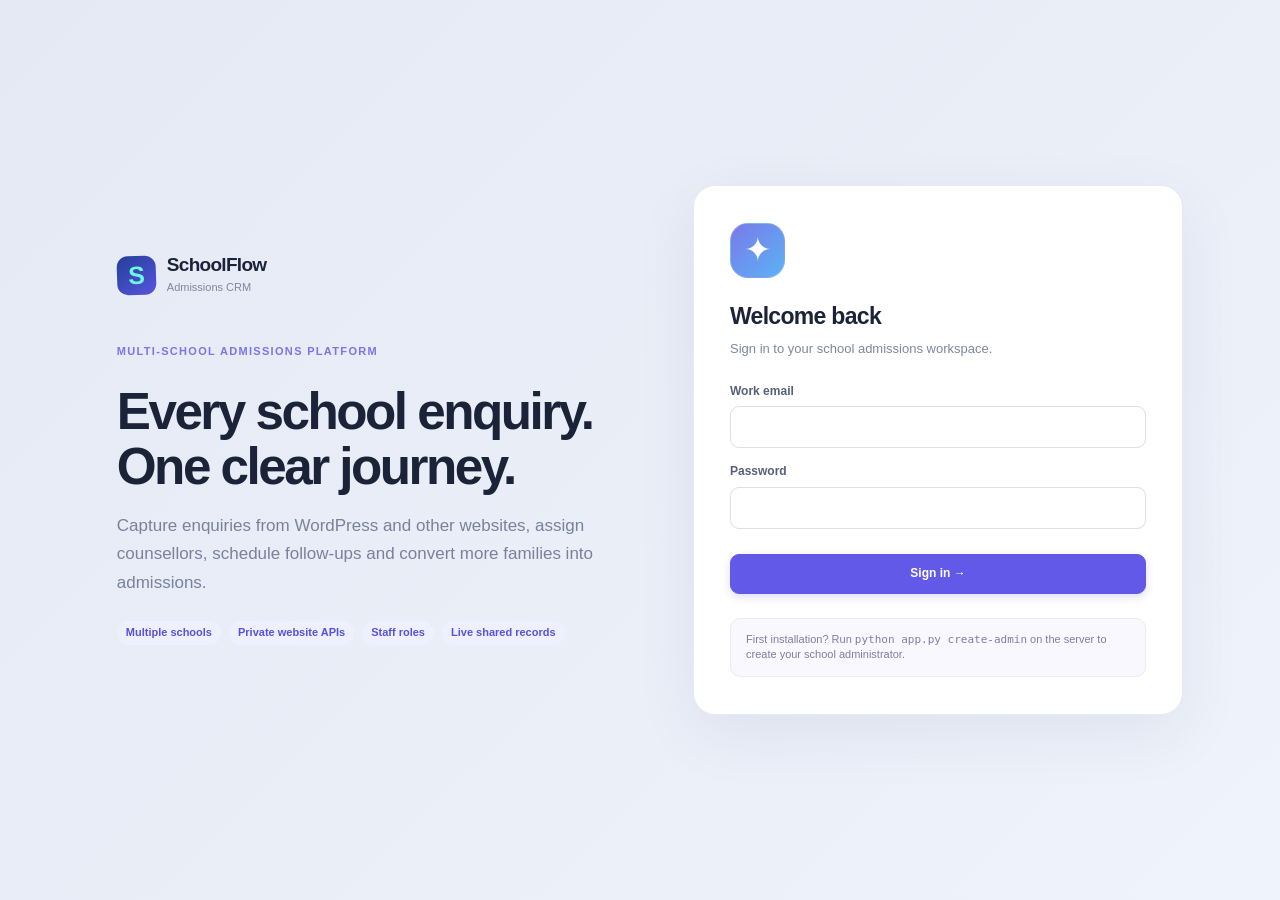
==== public_html/static/index.html @ 4311b187 "refactor: Cloudways PHP-only CRM with locked JSON storage (no DB)" ====
<!doctype html>
<html lang="en"><head><meta charset="utf-8"><meta name="viewport" content="width=device-width, initial-scale=1"><meta name="theme-color" content="#6255e9"><title>SchoolFlow — School Enquiry CRM</title><link rel="stylesheet" href="/static/style.css"></head><body><div id="root"></div><script defer src="/static/app.js"></script></body></html>
---- static/style.css ----
:root{--ink:#1b2338;--muted:#7e879e;--line:#e9ebf3;--soft:#f7f8fc;--violet:#6255e9;--violet-soft:#e9eaff;--blue:#40a7f5;--green:#149b63;--orange:#ec9b39;--red:#dd526d;--shadow:0 19px 65px rgba(35,43,93,.07)}
*{box-sizing:border-box}body{margin:0;background:#e4e9f4;color:var(--ink);font:14px/1.45 Inter,ui-sans-serif,-apple-system,BlinkMacSystemFont,"Segoe UI",sans-serif}button,input,select,textarea{font:inherit}button{cursor:pointer}button:disabled{opacity:.5;cursor:default}a{color:var(--violet)}.app{max-width:1620px;min-height:calc(100vh - 44px);margin:22px auto;background:white;border:1px solid #e6e8f1;border-radius:15px;overflow:hidden;display:grid;grid-template-columns:244px minmax(0,1fr);box-shadow:var(--shadow)}.sidebar{border-right:1px solid var(--line);padding:26px 15px 18px;display:flex;flex-direction:column;gap:24px;background:#fff}.logo{display:flex;align-items:center;gap:11px;padding:0 10px}.logomark{width:39px;height:39px;border-radius:11px;background:linear-gradient(145deg,#243f99,#5854dd);display:grid;place-items:center;font-size:25px;font-weight:850;color:#6cf8e2;transform:rotate(-2deg)}.logo strong{display:block;font-size:19px;letter-spacing:-.7px;line-height:1.1}.logo small{font-size:11px;color:var(--muted)}.school-select{padding:10px 9px;border:1px solid var(--line);border-radius:11px;margin:0 3px;background:#fafbff}.school-select label{display:block;color:var(--muted);font-size:10px;letter-spacing:.12em;font-weight:800;margin-bottom:5px}.school-select select{width:100%;border:0;outline:none;background:transparent;font-weight:700;color:#303652;font-size:12px}.nav{display:grid;gap:4px}.nav-section{color:#a0a8b6;font-size:10px;letter-spacing:.12em;padding:0 15px;margin:8px 0 6px;font-weight:800}.nav button{appearance:none;border:0;background:transparent;width:100%;display:flex;align-items:center;gap:12px;padding:11px 13px;text-align:left;border-radius:9px;color:#495166;font-weight:600}.nav button svg{width:18px;height:18px;stroke-width:1.9}.nav button.active{color:#5144da;background:#e8eafe}.nav button:hover:not(.active){background:#f6f7fc}.nav button em{margin-left:auto;font-style:normal;font-size:11px;background:#f0f1f7;padding:2px 7px;border-radius:20px}.nav button.active em{background:#d2d4ff}.sidebar-bottom{margin-top:auto}.sync-note{padding:12px 10px;margin:0 2px 14px;border-radius:11px;background:#f4f7ff;font-size:11px;color:#737d96;line-height:1.55}.sync-note b{color:#45517c}.profile{padding:13px 8px 1px;border-top:1px solid var(--line);display:flex;align-items:center;gap:9px}.avatar{width:33px;height:33px;flex:none;border-radius:50%;background:linear-gradient(135deg,#b6bcff,#7c71ef);color:#fff;display:grid;place-items:center;font-size:11px;font-weight:800}.profile strong{font-size:12px;display:block}.profile span{font-size:10px;color:var(--muted)}.main{min-width:0;background:#fff}.topbar{min-height:75px;display:flex;align-items:center;gap:17px;justify-content:space-between;padding:16px 29px;border-bottom:1px solid var(--line)}.breadcrumbs{font-size:12px;color:#9aa1b1}.breadcrumbs b{font-size:17px;color:#252c3d;letter-spacing:-.45px}.top-actions{display:flex;align-items:center;gap:10px}.role-select{background:#f8f9fd;border:1px solid var(--line);border-radius:9px;padding:9px 11px;font-size:12px;max-width:190px;color:#3d4560}.demo-pill{font-size:11px;color:#7469a6;background:#f0edff;border-radius:40px;padding:7px 11px;white-space:nowrap}.icon-btn{border:1px solid var(--line);background:#fff;color:#5d657b;border-radius:9px;width:34px;height:34px;display:grid;place-items:center;font-size:17px}.content{padding:27px 30px 35px;max-width:1480px;margin:auto}.eyebrow{font-size:11px;font-weight:800;text-transform:uppercase;letter-spacing:.12em;color:#7b75e9}.hero{background:linear-gradient(110deg,#8d98f1 0%,#6c8eef 46%,#43b5f6 100%);border-radius:13px;color:white;padding:24px 27px;display:flex;align-items:center;justify-content:space-between;gap:20px;min-height:128px;position:relative;overflow:hidden}.hero:after{content:"";position:absolute;width:240px;height:240px;border:1px solid #fff3;right:100px;top:-170px;border-radius:50%;box-shadow:0 0 0 50px #ffffff09,0 0 0 100px #ffffff08;pointer-events:none}.hero-copy{position:relative;z-index:1;display:flex;align-items:center;gap:17px}.hero-icon{background:#ffffff33;border:1px solid #ffffff2b;border-radius:18px;width:70px;height:70px;display:grid;place-items:center;font-size:33px}.hero h1{font-size:25px;margin:0 0 4px;letter-spacing:-.65px;line-height:1.15}.hero p{color:#f1f5ff;font-size:13px;margin:0}.hero-actions{display:flex;gap:8px;position:relative;z-index:1}.btn{border:1px solid #d9dce8;background:white;border-radius:9px;padding:10px 14px;color:#313c58;display:inline-flex;align-items:center;justify-content:center;gap:8px;font-weight:700;font-size:12px;white-space:nowrap;min-height:38px}.btn:hover{filter:brightness(.98)}.btn.primary{background:#6359e8;border-color:#6359e8;color:white;box-shadow:0 3px 8px #5a55ba32}.hero .btn.primary{background:#6157e8;border-color:#6157e8}.hero .btn.ghost{background:#ffffff25;color:white;border-color:#ffffff55}.btn.small{padding:7px 11px;min-height:32px;font-size:11px}.btn.danger{color:#c94057}.section-head{display:flex;align-items:center;justify-content:space-between;gap:10px;margin:25px 0 15px}.section-head h2{font-size:18px;letter-spacing:-.5px;margin:0}.section-head p{margin:3px 0 0;color:var(--muted);font-size:12px}.stats{display:grid;grid-template-columns:repeat(4,minmax(0,1fr));gap:14px;margin-top:19px}.stat{background:#fff;border:1px solid var(--line);border-radius:12px;padding:17px 17px 15px;min-width:0;box-shadow:0 3px 10px #252d5908}.stat-top{display:flex;align-items:center;justify-content:space-between}.stat-top span{font-size:12px;color:#747d91;font-weight:600}.stat-ico{width:31px;height:31px;border-radius:9px;display:grid;place-items:center;font-size:16px;background:#eeeaff;color:#6553ea}.stat-ico.green{background:#dff7ef;color:#19a472}.stat-ico.orange{background:#fff2df;color:#e99d34}.stat-ico.blue{background:#e1f3ff;color:#2f9deb}.stat b{font-size:27px;letter-spacing:-1px;display:block;margin-top:12px;line-height:1.1}.stat small{font-size:11px;color:#9ba2b2;margin-top:6px;display:block}.stat small strong{color:var(--green)}.workspace-grid{display:grid;grid-template-columns:minmax(0,1fr) 286px;gap:18px}.panel{background:#fff;border:1px solid var(--line);border-radius:12px;min-width:0;overflow:hidden}.panel-head{display:flex;align-items:center;justify-content:space-between;padding:19px 19px 0;gap:10px}.panel-head h3{margin:0;font-size:15px;letter-spacing:-.25px}.panel-head p{margin:4px 0 0;color:#9299aa;font-size:11px}.subtle-btn{border:0;color:#5c51e3;font-size:11px;background:transparent;font-weight:800;padding:6px}.source-list{padding:9px 17px 18px}.source-row{display:flex;align-items:center;gap:10px;margin:16px 0}.source-row .source-icon{width:34px;height:34px;border-radius:9px;display:grid;place-items:center;background:#eaf1ff;color:#527aef;font-weight:800}.source-row .source-name{flex:1;min-width:0}.source-row .source-name strong{font-size:11px;display:block;overflow:hidden;text-overflow:ellipsis;white-space:nowrap}.source-row .source-name small{font-size:10px;color:#a4acb8}.source-row b{font-size:13px}.progress{height:5px;background:#f1f1f7;border-radius:4px;margin-top:5px;overflow:hidden}.progress>span{display:block;height:100%;border-radius:4px;background:var(--violet)}.filters{display:flex;align-items:center;gap:9px;flex-wrap:wrap;margin-bottom:13px}.search{border:1px solid #dfe2ec;display:flex;align-items:center;gap:8px;color:#9da4b2;padding:0 11px;border-radius:9px;min-width:210px;flex:1;max-width:370px;height:39px}.search input{border:0;outline:0;width:100%;min-width:0;color:#262e44;font-size:12px}.search input::placeholder{color:#afb6c4}.filter-select{border:1px solid #dfe2ec;border-radius:9px;background:#fff;padding:10px;font-size:11px;color:#535d77;height:39px;max-width:155px}.table-scroll{width:100%;overflow:auto}.lead-table{width:100%;border-collapse:collapse;text-align:left;white-space:nowrap;font-size:12px}.lead-table th{background:#f7f8fb;color:#737b91;font-size:11px;font-weight:700;padding:12px 14px;border-bottom:1px solid #ebedf4}.lead-table td{padding:13px 14px;border-bottom:1px solid #eff0f5;color:#596377}.lead-table tr:last-child td{border-bottom:0}.lead-table tr:hover td{background:#fbfbff}.lead-person{display:flex;align-items:center;gap:9px;min-width:180px}.lead-person .avatar{width:34px;height:34px;background:#e0e7ef;border:1px solid #cfd7e0;color:#879bb2;font-size:11px}.lead-person strong{font-weight:750;font-size:12px;color:#252b3d;display:block}.lead-person small{display:block;font-size:10px;color:#969eae}.status{font-size:10px;font-weight:800;display:inline-flex;align-items:center;gap:5px;background:#f1f1ff;border-radius:40px;padding:5px 8px;color:#635adf}.status:before{content:"";width:6px;height:6px;border-radius:50%;background:currentColor}.status.New{color:#6a5ce6;background:#f0ecff}.status.Contacted{color:#277fc5;background:#e9f3fe}.status.Counselling{color:#b57b12;background:#fff4dc}.status.Visit-Scheduled{color:#ab6bdb;background:#f7ebff}.status.Applied{color:#428d55;background:#e8f6ed}.status.Enrolled{color:#0b9963;background:#e0f8ee}.status.Lost{color:#d35064;background:#ffedf0}.tiny-action{padding:7px 11px;border:1px solid #dedfe8;background:#fff;border-radius:7px;font-size:11px;color:#444c60;font-weight:700}.empty{padding:44px 20px;text-align:center;color:#9099ad}.empty strong{display:block;color:#404864;font-size:15px;margin-top:8px}.tag{display:inline-flex;align-items:center;background:#f5f6fa;border-radius:6px;padding:4px 7px;color:#69718b;font-size:10px;font-weight:650}.mini-panel{padding:17px}.followup{display:flex;align-items:center;gap:11px;padding:12px 0;border-bottom:1px solid var(--line)}.followup:last-child{border:0}.followup .calendar{width:43px;border-radius:9px;background:#edf0ff;text-align:center;padding:5px 0;color:#5d51e8;font-weight:800;font-size:18px}.followup .calendar small{display:block;font-size:9px;font-weight:650;letter-spacing:.12em}.followup-info{flex:1;min-width:0}.followup-info strong{font-size:12px;display:block}.followup-info small{font-size:10px;color:#969eaf}.view-title{display:flex;align-items:flex-start;justify-content:space-between;gap:15px;margin-bottom:22px}.view-title h1{font-size:24px;margin:0 0 4px;letter-spacing:-.8px}.view-title p{font-size:12px;color:#8992a5;margin:0}.tabs{display:flex;align-items:center;gap:7px;border-bottom:1px solid var(--line);margin-bottom:17px;overflow:auto}.tab{border:0;border-bottom:2px solid transparent;background:#fff;color:#80899b;font-weight:700;padding:11px 13px;font-size:12px;white-space:nowrap}.tab.active{color:#5d52e7;border-bottom-color:#6259e7}.count{font-size:10px;color:#918cac;background:#f3f1ff;border-radius:12px;padding:2px 6px;margin-left:5px}.kanban{display:grid;grid-template-columns:repeat(4,minmax(210px,1fr));gap:12px;overflow:auto;padding-bottom:12px}.lane{background:#f8f9fd;border:1px solid #eceef6;border-radius:11px;min-height:390px;padding:12px}.lane-header{display:flex;align-items:center;justify-content:space-between;font-size:13px;font-weight:750;padding:0 2px 12px}.lane-header b{background:#e7e9f4;border-radius:20px;padding:2px 7px;color:#65718b;font-size:10px}.kanban-card{border:1px solid #eceefa;background:#fff;border-radius:10px;padding:13px;margin-bottom:9px;box-shadow:0 3px 10px #25346506;cursor:grab}.kanban-card:hover{border-color:#c7c3fb}.kanban-card strong{display:block;margin:7px 0 4px;font-size:12px}.kanban-card small{color:#909aad;font-size:10px;display:block}.kanban-card .line{display:flex;align-items:center;justify-content:space-between;gap:6px;margin-top:11px}.kanban-card .line .avatar{width:24px;height:24px;font-size:8px}.drag-hint{text-align:center;font-size:11px;color:#98a1b1;margin:5px 0 0}.website-grid,.team-grid,.report-grid{display:grid;grid-template-columns:repeat(3,minmax(0,1fr));gap:15px}.website-card,.team-card,.report-card{background:white;border:1px solid var(--line);border-radius:12px;padding:18px;min-width:0}.website-head{display:flex;align-items:center;justify-content:space-between;gap:10px}.website-icon{width:43px;height:43px;background:#e9ecff;border-radius:11px;display:grid;place-items:center;color:#6159e3;font-size:21px;font-weight:850}.website-card h3,.team-card h3{font-size:14px;margin:17px 0 3px}.website-card p,.team-card p{color:#919bad;font-size:11px;margin:3px 0 16px;overflow-wrap:anywhere}.website-metrics{display:flex;justify-content:space-between;gap:10px;margin:20px 0 14px;padding-top:13px;border-top:1px solid var(--line)}.website-metrics strong{display:block;font-size:20px}.website-metrics small{font-size:10px;color:#8f98a9}.live-dot{display:inline-block;width:7px;height:7px;background:#15af7b;border-radius:50%;margin-right:4px}.page-card{padding:20px;border-radius:12px;background:#f7f8fd;border:1px solid #e9ebf4}.snippet{background:#242943;color:#d7e2ff;border-radius:10px;padding:14px 16px;overflow:auto;font-family:ui-monospace,SFMono-Regular,Consolas,monospace;font-size:11px;line-height:1.8;white-space:pre}.team-card{display:flex;flex-direction:column;align-items:flex-start}.team-card .avatar{width:45px;height:45px;font-size:15px}.role-chip{font-size:10px;font-weight:750;border-radius:7px;background:#f0efff;color:#6d5ad8;padding:6px 8px}.report-big{font-size:29px;font-weight:850;letter-spacing:-1px;margin:6px 0 9px}.bar-row{display:flex;align-items:center;gap:12px;margin:16px 0}.bar-row span{min-width:120px;color:#798298;font-size:12px}.bar-track{flex:1;height:10px;border-radius:20px;background:#edf0fa;overflow:hidden}.bar-track i{display:block;height:100%;background:linear-gradient(90deg,#8b81f2,#5dadef);border-radius:20px}.bar-row b{width:25px;text-align:right;font-size:12px}.setting-row{display:flex;align-items:center;justify-content:space-between;gap:20px;padding:17px 0;border-bottom:1px solid var(--line)}.setting-row:last-child{border:0}.setting-row strong{font-size:13px;display:block}.setting-row p{color:#929baf;font-size:11px;margin:5px 0 0}.toggle{width:42px;height:24px;border-radius:20px;background:#d8dbe7;position:relative;border:0;flex:none}.toggle:before{content:"";position:absolute;left:3px;top:3px;width:18px;height:18px;border-radius:50%;background:white;transition:.16s}.toggle.on{background:#6259e5}.toggle.on:before{transform:translateX(18px)}.overlay{position:fixed;inset:0;background:#151c39a6;z-index:90;display:flex;justify-content:flex-end}.drawer{height:100%;width:min(520px,100%);background:#fff;overflow:auto;box-shadow:-15px 0 55px #18214920;animation:slidein .18s ease-out}.modal-wrap{position:fixed;inset:0;background:#151c39a6;z-index:95;display:grid;place-items:center;padding:16px}.modal{background:white;border-radius:15px;padding:24px;width:min(570px,100%);max-height:90vh;overflow:auto;box-shadow:0 22px 60px #151d4933}.modal h2,.drawer h2{letter-spacing:-.5px;margin:0 0 5px;font-size:22px}.modal p,.drawer-sub{color:#9099ac;font-size:12px;margin:0}.modalhead,.drawerhead{display:flex;justify-content:space-between;align-items:flex-start;gap:15px;margin-bottom:18px}.drawerhead{padding:25px 26px;border-bottom:1px solid var(--line);margin:0}.drawerbody{padding:22px 26px}.field-grid{display:grid;grid-template-columns:1fr 1fr;gap:14px}.field{display:flex;flex-direction:column;gap:6px;margin-bottom:12px;min-width:0}.field.full{grid-column:1/-1}.field label{color:#566077;font-size:11px;font-weight:750}.field input,.field select,.field textarea{width:100%;border-radius:8px;border:1px solid #dde1ee;padding:11px 12px;background:#fff;color:#27344a;outline:0;font-size:12px}.field input:focus,.field select:focus,.field textarea:focus{border-color:#8e88f5;box-shadow:0 0 0 3px #6359e510}.field textarea{resize:vertical;min-height:83px}.modalfooter{display:flex;gap:8px;justify-content:flex-end;margin-top:13px}.drawer-stat-grid{display:grid;grid-template-columns:1fr 1fr;gap:11px}.drawer-stat{background:#f7f8fc;border-radius:10px;padding:13px;font-size:12px}.drawer-stat small{display:block;color:#909ab0;font-size:10px;margin-bottom:6px}.drawer-stat strong{font-size:12px}.timeline{border-left:2px solid #e8e7fa;margin:13px 0 0 7px;padding-left:18px}.event{position:relative;margin-bottom:18px}.event:before{content:"";width:9px;height:9px;position:absolute;border-radius:50%;background:#786de9;left:-24px;top:4px;border:2px solid white}.event strong{display:block;font-size:12px}.event span{font-size:11px;color:#8992a5}.hr{height:1px;background:var(--line);margin:21px 0}.notice{background:#f2f0ff;border:1px solid #e4e0ff;border-radius:10px;padding:13px 15px;font-size:12px;color:#655b8f;margin:15px 0}.toast{position:fixed;bottom:25px;right:25px;z-index:110;background:#303955;color:#fff;border-radius:10px;padding:12px 16px;box-shadow:0 10px 40px #151e3c34;font-size:12px}.badge{padding:4px 7px;background:#e7f6ee;color:#15945e;border-radius:6px;font-size:10px;font-weight:750}.settings-shell{max-width:720px}.mobile-menu{display:none}.soft-blue{background:#eaf2ff;color:#427fe5}.muted{color:var(--muted)}.form-help{font-size:11px;color:#969fb2}
@keyframes slidein{from{transform:translateX(15px);opacity:.7}to{transform:none;opacity:1}}
@media(max-width:1200px){.app{margin:0;border-radius:0;min-height:100vh}.workspace-grid{grid-template-columns:1fr}.stats{grid-template-columns:repeat(2,1fr)}.website-grid,.team-grid,.report-grid{grid-template-columns:repeat(2,1fr)}}
@media(max-width:800px){.app{display:block}.sidebar{display:none;position:fixed;z-index:60;width:245px;top:0;bottom:0;box-shadow:10px 0 40px #252b4140;overflow:auto}.sidebar.open{display:flex}.mobile-menu{display:grid}.topbar{padding:12px 16px;gap:7px}.content{padding:18px 14px}.hero{padding:22px 18px;display:block}.hero-copy{align-items:flex-start}.hero h1{font-size:21px}.hero-actions{margin-top:15px}.role-select{max-width:130px}.demo-pill{display:none}.website-grid,.team-grid,.report-grid{grid-template-columns:1fr}.kanban{grid-template-columns:repeat(4,minmax(215px,1fr))}.view-title{align-items:flex-start;flex-wrap:wrap}}
@media(max-width:520px){.stats{gap:9px}.stat{padding:13px}.stat b{font-size:23px}.stat-top span{font-size:10px}.top-actions{gap:5px}.role-select{max-width:96px;font-size:10px}.hero-icon{display:none}.field-grid{grid-template-columns:1fr}.hero-actions{flex-wrap:wrap}.filters .search{max-width:none;width:100%}.filter-select{flex:1;max-width:none}}

/* Production application extensions */
.login-wrap{min-height:100vh;display:grid;grid-template-columns:1.1fr 1fr;align-items:center;padding:6vw;gap:55px;background:linear-gradient(135deg,#e4e9f4,#eff3fb)}.login-brand{padding:40px}.login-brand h1{font-size:clamp(35px,4vw,61px);letter-spacing:-2.5px;line-height:1.07;margin:25px 0 17px;max-width:700px}.login-brand p{font-size:17px;color:#78829b;line-height:1.7;max-width:570px}.login-panel{max-width:490px;width:100%;background:white;border:1px solid #e7eaf4;border-radius:22px;padding:37px 36px;box-shadow:var(--shadow)}.login-panel h2{font-size:23px;letter-spacing:-.7px;margin:0 0 7px}.login-panel p{color:var(--muted);font-size:13px;margin:0 0 24px}.form-field{display:grid;gap:6px;margin-bottom:15px}.form-field label{font-size:12px;font-weight:750;color:#566079}.form-field input,.form-field select,.form-field textarea{width:100%;min-height:40px;border:1px solid #dadfea;border-radius:9px;padding:10px;background:white;color:#293249}.form-field textarea{min-height:85px;resize:vertical}.form-field input:focus,.form-field select:focus,.form-field textarea:focus{outline:2px solid #b9b8ff;border-color:#7567ec}.login-panel .btn{width:100%;margin-top:10px}.error{color:#c03956;background:#fff0f3;border-radius:9px;padding:10px 13px;font-size:12px;margin:0 0 13px}.success{background:#e5f9f1;color:#087450;border-radius:9px;padding:10px 13px;font-size:12px}.muted-note{font-size:11px;color:#97a0b0}.pill{background:#eef0ff;color:#5951dd;border-radius:30px;padding:4px 9px;font-size:11px;font-weight:750}.key-box{word-break:break-all;background:#10172b;color:#e5f4ff;border-radius:8px;padding:16px;font:12px/1.6 ui-monospace,SFMono-Regular,monospace;user-select:all}.key-panel{max-width:720px;margin:18px 0;border:1px solid #dadffd;background:#fafbff;border-radius:13px;padding:19px}.tiny{font-size:11px}.lead-grid{display:grid;grid-template-columns:repeat(3,minmax(0,1fr));gap:15px}.strong{font-weight:800}.nav button .nav-emoji{width:18px;font-size:18px;text-align:center}.hero-actions{flex-wrap:wrap}.shadow-card{border:1px solid #e9ebf3;border-radius:12px;padding:19px;background:white}.table-scroll{overflow:auto}.lead-table td,.lead-table th{white-space:nowrap}.lead-table tbody tr{cursor:pointer}.lead-table tbody tr:hover{background:#fafbff}.badge.duplicate{background:#fff2e1;color:#ac7023}.muted{color:var(--muted)}.button-row{display:flex;gap:8px;align-items:center;flex-wrap:wrap}.filters{margin:16px 0}.filters input,.filters select{border:1px solid #e0e4ed;border-radius:9px;padding:10px 12px;background:white;min-height:39px;min-width:115px}.filters input{min-width:230px;flex:1}.full-btn{width:100%}.modal-wrap{z-index:1000}.modal{max-height:min(90vh,850px);overflow:auto}.detail-body{padding:20px}.detail-meta{display:grid;grid-template-columns:repeat(2,minmax(0,1fr));gap:15px;background:#f8f9fe;border-radius:10px;padding:16px}.detail-meta small{display:block;color:#8790a4;font-size:11px;margin-bottom:3px}.detail-meta strong{font-size:12px;overflow-wrap:anywhere}.timeline-item{border-left:2px solid #dedcff;padding:0 0 17px 14px;margin-left:5px}.timeline-item strong{font-size:12px}.timeline-item small{display:block;color:#9ca5b6;font-size:10px;margin-top:3px}.section-title{font-size:15px;margin:22px 0 12px}.app-alert{padding:12px 15px;background:#fff6e8;color:#956521;border-radius:9px;font-size:12px;margin-bottom:16px}.stage-tag{border-radius:20px;padding:6px 10px;font-size:11px;font-weight:750;background:#e9eafe;color:#5c56ca}.stage-Contacted{background:#e9f1fe;color:#477dbe}.stage-Counselling{background:#e6f8f5;color:#178676}.stage-Enrolled{background:#e0f8e9;color:#189663}.stage-Lost{background:#fee8ef;color:#c44465}.stage-Applied{background:#fff2e0;color:#b67927}.stage-Visit-Scheduled{background:#e8f1ff;color:#387ed0}.pipeline-scroll{overflow:auto;padding-bottom:9px}.pipeline-columns{display:grid;grid-template-columns:repeat(7,minmax(190px,1fr));gap:13px;min-width:1350px}.pipeline-column{background:#f7f8fc;border-radius:13px;padding:11px;min-height:310px}.pipeline-column.drag-active{background:#eae9ff}.pipeline-item{background:white;border:1px solid #e6e9f2;border-radius:10px;margin-top:10px;padding:12px;box-shadow:0 3px 9px #1b33500a;cursor:grab}.pipeline-item b{display:block;font-size:12px}.pipeline-item small{display:block;color:#939bab;font-size:11px;margin-top:4px}.dashboard-rows{display:grid;grid-template-columns:minmax(0,1fr) 300px;gap:17px;margin-top:20px}.side-stack{display:grid;gap:16px;align-content:start}.site-list-card{display:flex;gap:12px;align-items:center;border-bottom:1px solid #eff0f5;padding:11px 0}.site-list-card:last-child{border-bottom:0}.site-icon{width:35px;height:35px;border-radius:9px;background:#e8eeff;color:#565ee2;display:grid;place-items:center;font-weight:800;flex-shrink:0}.two-cols{display:grid;grid-template-columns:1fr 1fr;gap:17px}.empty-state{padding:45px 24px;text-align:center;color:#8c97aa}.empty-state b{color:#3d4562;display:block;font-size:16px}.empty-state p{font-size:12px}.website-grid{display:grid;grid-template-columns:repeat(3,minmax(0,1fr));gap:15px}.web-tile{border:1px solid var(--line);background:#fafbfe;border-radius:13px;padding:19px}.web-tile h3{margin:13px 0 4px;font-size:14px}.web-tile p{font-size:11px;color:#8d97a8;margin:0 0 18px}.role-label{display:inline-block;font-size:10px;background:#e9eaff;color:#6158bd;border-radius:20px;padding:4px 9px;font-weight:750}.name-cell{display:flex;align-items:center;gap:9px}.name-cell b{display:block;font-size:12px}.name-cell small{display:block;color:#9aa1b0}.small-avatar{border-radius:50%;width:32px;height:32px;background:#e2e7ee;color:#73849f;display:grid;place-items:center;font-size:10px;flex:none}.new-controls{display:flex;gap:8px;flex-wrap:wrap}.user-panel{border:1px solid var(--line);border-radius:12px;padding:15px;background:white}.footer-tip{border:1px solid #ebeaf7;background:#f9f8ff;color:#817ca0;border-radius:10px;padding:13px 15px;font-size:11px}.responsive-only{display:none}.nowrap{white-space:nowrap}
@media(max-width:1000px){.login-wrap{grid-template-columns:1fr}.login-brand{padding:0}.login-panel{max-width:600px}.dashboard-rows{grid-template-columns:1fr}.lead-grid{grid-template-columns:repeat(2,minmax(0,1fr))}.website-grid{grid-template-columns:repeat(2,minmax(0,1fr))}}@media(max-width:650px){.login-wrap{padding:20px;gap:18px}.login-brand h1{font-size:35px}.login-panel{padding:26px 21px}.lead-grid,.website-grid,.two-cols{grid-template-columns:1fr}.content{padding:18px 15px}.topbar{padding:12px 16px}.modal{width:95vw}.detail-meta{grid-template-columns:1fr}.filters input{min-width:100%}.filters select{flex:1}.hero h1{font-size:21px}}
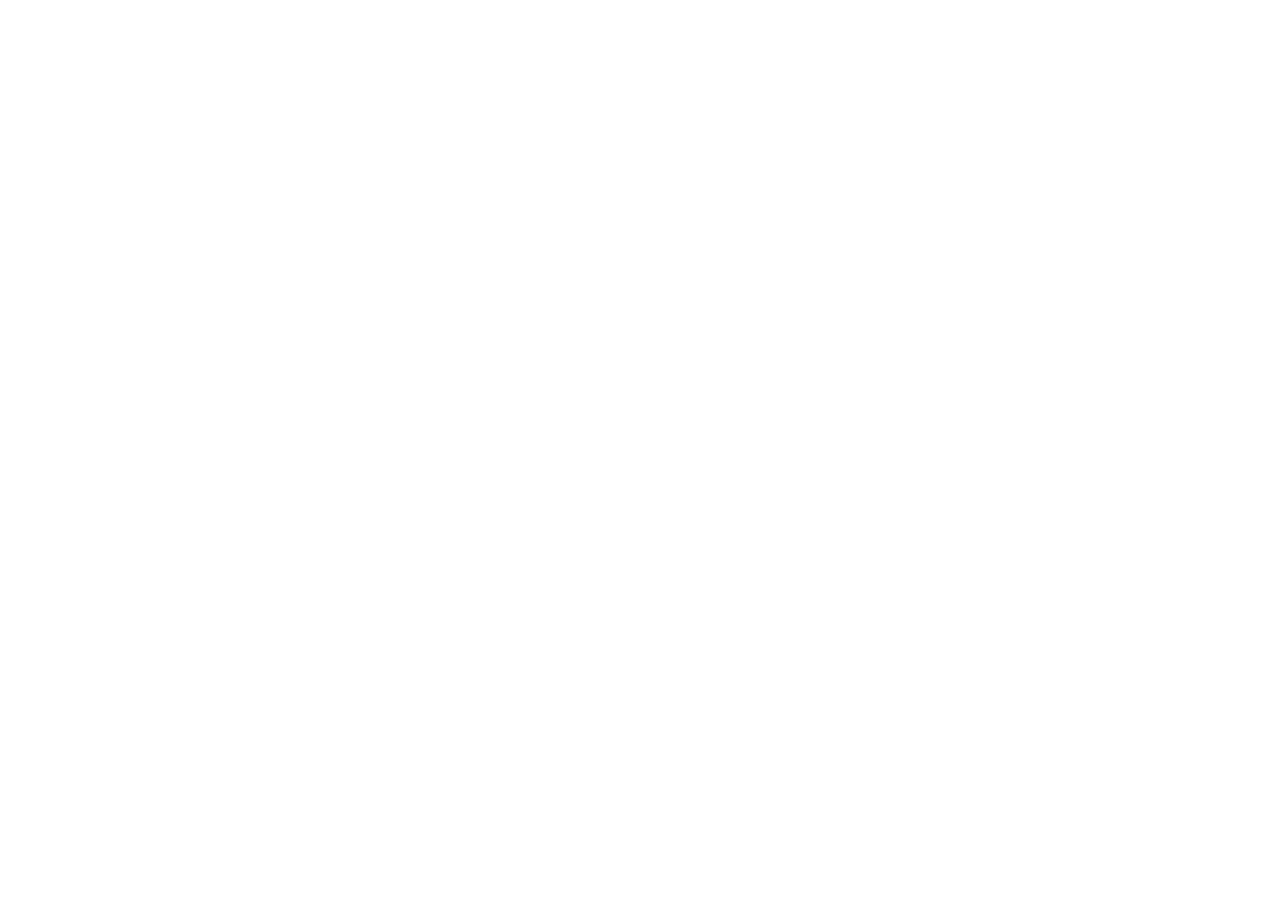
==== commit f7f91515: "ci: package PHP CRM for DigiOps artifact at /scrm with private JSON runtime" ====
--- a/public_html/static/index.html
+++ b/public_html/static/index.html
@@ -1,2 +1,2 @@
 <!doctype html>
-<html lang="en"><head><meta charset="utf-8"><meta name="viewport" content="width=device-width, initial-scale=1"><meta name="theme-color" content="#6255e9"><title>SchoolFlow — School Enquiry CRM</title><link rel="stylesheet" href="/static/style.css"></head><body><div id="root"></div><script defer src="/static/app.js"></script></body></html>+<html lang="en"><head><meta charset="utf-8"><meta name="viewport" content="width=device-width, initial-scale=1"><meta name="theme-color" content="#6255e9"><title>SchoolFlow — School Enquiry CRM</title><link rel="stylesheet" href="/scrm/static/style.css"></head><body><div id="root"></div><script defer src="/scrm/static/app.js"></script></body></html>
